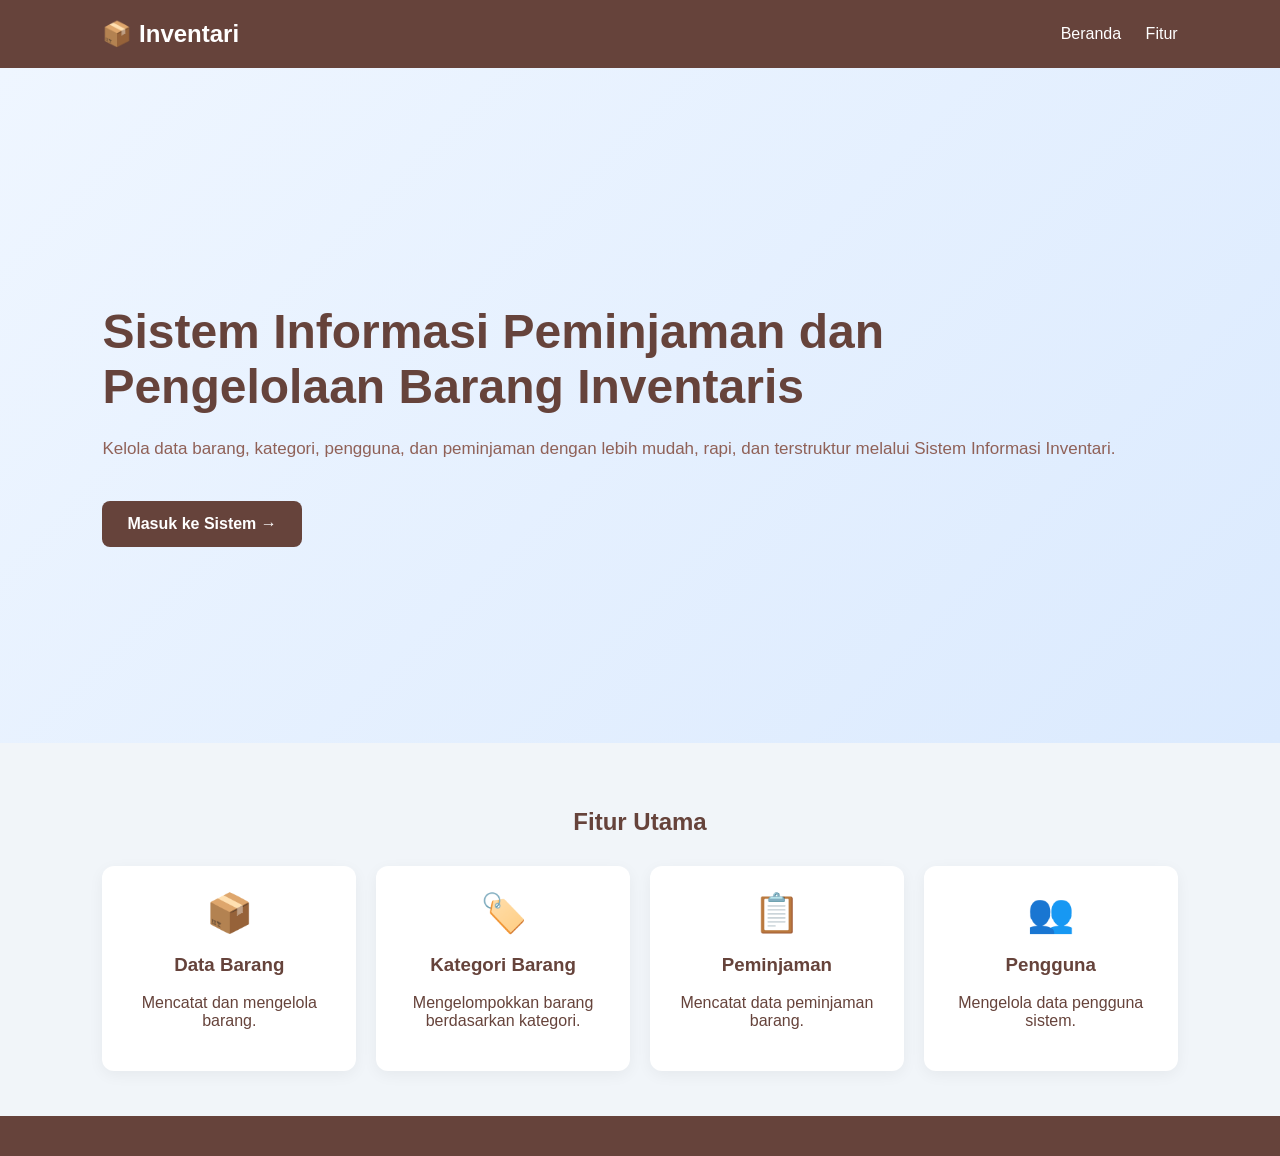
==== index.html @ cacb87f3 "Add files via upload" ====
<!DOCTYPE html>
<html lang="id">
<head>
    
<meta charset="UTF-8">
<meta name="viewport" content="width=device-width, initial-scale=1.0">
<title>Inventari</title>

<link rel="stylesheet" href="/css/styleassets.css">
<link rel="stylesheet" href="assets/css/theme.css">

    <style>
        * {
            box-sizing: border-box;
        }

        body {
            margin: 0;
            font-family: Arial, sans-serif;
            background: #f1f5f9;
            color: #66433b;
        }

        .navbar {
            background: #66433b;
            color: white;
            padding: 20px 8%;
            display: flex;
            justify-content: space-between;
            align-items: center;
            flex-wrap: wrap;
            gap: 15px;
        }

        .brand {
            font-size: 24px;
            font-weight: bold;
        }

        .navbar a {
            color: white;
            text-decoration: none;
            margin-left: 20px;
        }

        .hero {
            min-height: 75vh;
            padding: 70px 8%;
            display: flex;
            align-items: center;
            justify-content: space-between;
            gap: 40px;
            flex-wrap: wrap;
            background: linear-gradient(135deg, #eff6ff, #dbeafe);
        }

        .hero-text {
            flex: 1;
            min-width: 280px;
        }

        .hero h1 {
            font-size: clamp(32px, 5vw, 48px);
            margin-bottom: 20px;
            color: #66433b;
        }

        .hero p {
            font-size: 17px;
            line-height: 1.8;
            color: #8d5d52f8;
        }

        .hero-image {
            flex: 1;
            min-width: 260px;
            text-align: center;
        }

        .hero-image span {
            font-size: clamp(100px, 18vw, 180px);
        }

        .button {
            display: inline-block;
            margin-top: 20px;
            background: #66433b;
            color: white;
            padding: 14px 25px;
            border-radius: 8px;
            text-decoration: none;
            font-weight: bold;
        }

        .button:hover {
            background: #311d18;
        }

        .features {
            padding: 45px 8%;
            text-align: center;
        }

        .feature-list {
            display: grid;
            grid-template-columns: repeat(auto-fit, minmax(200px, 1fr));
            gap: 20px;
            margin-top: 30px;
        }

        .feature {
            background: white;
            padding: 25px;
            border-radius: 12px;
            box-shadow: 0 4px 15px #0000000d;
        }

        .feature span {
            font-size: 38px;
        }

        footer {
            background: #66433b;
            color: white;
            text-align: center;
            padding: 20px;
        }

        @media (max-width: 600px) {
            .navbar {
                padding: 18px 5%;
            }

            .navbar a {
                margin-left: 0;
                margin-right: 15px;
            }

            .hero {
                padding: 45px 6%;
            }
        } 
    </style>
</head>

<body>
    <header class="navbar">
        <div class="brand">📦 Inventari</div>
        <nav>
            <a href="#beranda">Beranda</a>
            <a href="#fitur">Fitur</a>
        </nav>
    </header>

    <main>
        <section class="hero" id="beranda">
            <div class="hero-text">
                <h1>Sistem Informasi Peminjaman dan Pengelolaan Barang Inventaris</h1>

                <p>
                    Kelola data barang, kategori, pengguna, dan peminjaman
                    dengan lebih mudah, rapi, dan terstruktur melalui
                    Sistem Informasi Inventari.
                </p>

                <a class="button" href="pages/login.html">
                    Masuk ke Sistem →
                </a>
            </div>

           
        </section>

        <section class="features" id="fitur">
            <h2>Fitur Utama</h2>
           
            <div class="feature-list">
                <div class="feature">
                    <span>📦</span>
                    <h3>Data Barang</h3>
                    <p>Mencatat dan mengelola barang.</p>
                </div>

                <div class="feature">
                    <span>🏷️</span>
                    <h3>Kategori Barang</h3>
                    <p>Mengelompokkan barang berdasarkan kategori.</p>
                </div>

                <div class="feature">
                    <span>📋</span>
                    <h3>Peminjaman</h3>
                    <p>Mencatat data peminjaman barang.</p>
                </div>

                <div class="feature">
                    <span>👥</span>
                    <h3>Pengguna</h3>
                    <p>Mengelola data pengguna sistem.</p>
                </div>
            </div>
        </section>
    </main>

    <footer>
        
    </footer>
</body>
</html>
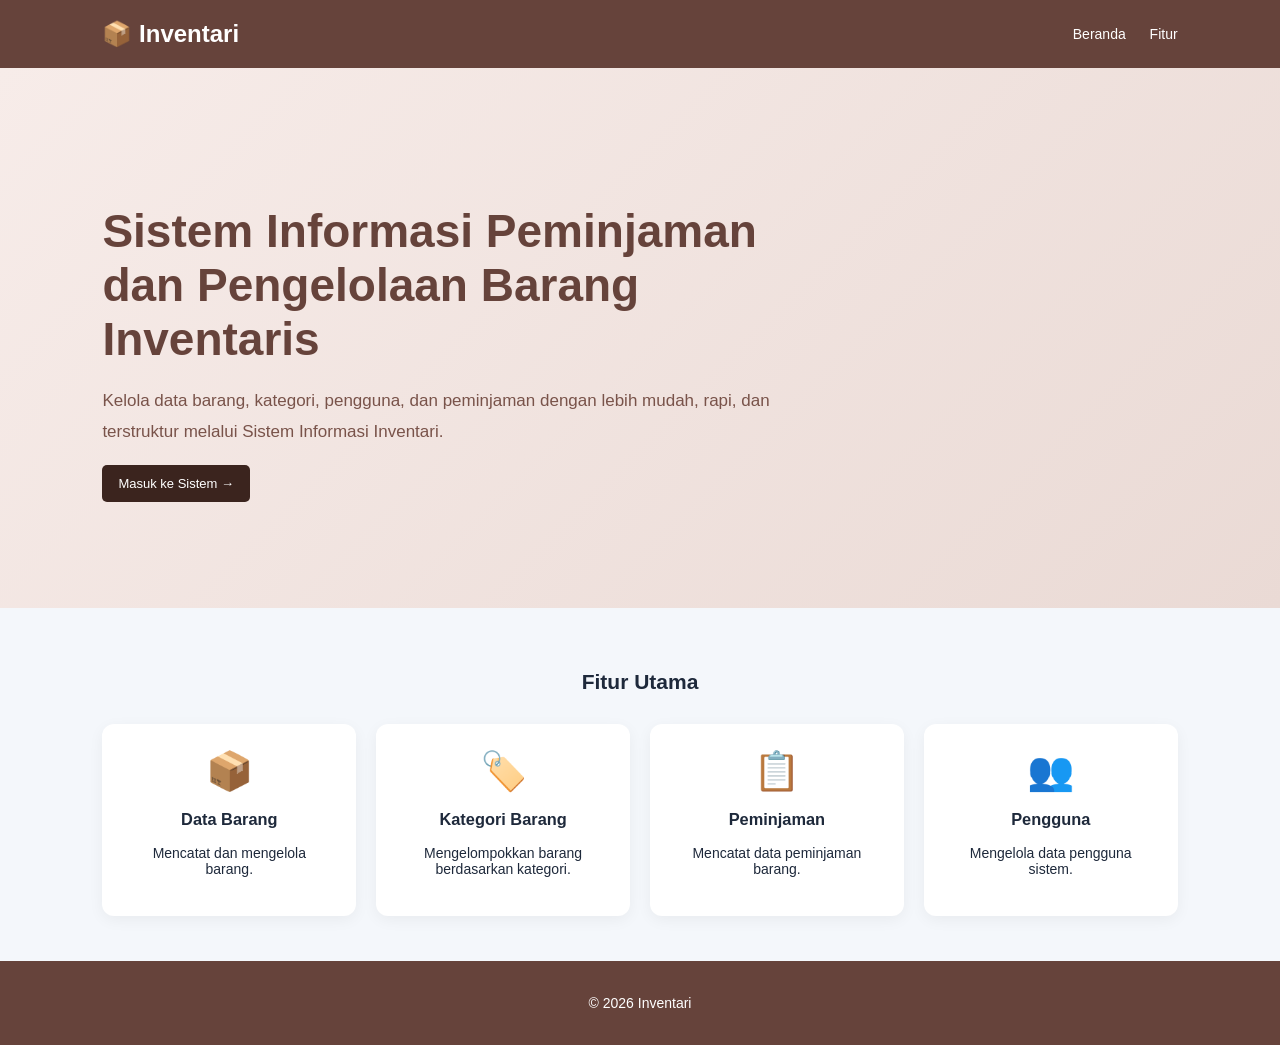
==== commit 32c6e452: "Add files via upload" ====
--- a/index.html
+++ b/index.html
@@ -1,149 +1,13 @@
 <!DOCTYPE html>
 <html lang="id">
 <head>
-    
-<meta charset="UTF-8">
-<meta name="viewport" content="width=device-width, initial-scale=1.0">
-<title>Inventari</title>
-
-<link rel="stylesheet" href="/css/styleassets.css">
-<link rel="stylesheet" href="assets/css/theme.css">
-
-    <style>
-        * {
-            box-sizing: border-box;
-        }
-
-        body {
-            margin: 0;
-            font-family: Arial, sans-serif;
-            background: #f1f5f9;
-            color: #66433b;
-        }
-
-        .navbar {
-            background: #66433b;
-            color: white;
-            padding: 20px 8%;
-            display: flex;
-            justify-content: space-between;
-            align-items: center;
-            flex-wrap: wrap;
-            gap: 15px;
-        }
-
-        .brand {
-            font-size: 24px;
-            font-weight: bold;
-        }
-
-        .navbar a {
-            color: white;
-            text-decoration: none;
-            margin-left: 20px;
-        }
-
-        .hero {
-            min-height: 75vh;
-            padding: 70px 8%;
-            display: flex;
-            align-items: center;
-            justify-content: space-between;
-            gap: 40px;
-            flex-wrap: wrap;
-            background: linear-gradient(135deg, #eff6ff, #dbeafe);
-        }
-
-        .hero-text {
-            flex: 1;
-            min-width: 280px;
-        }
-
-        .hero h1 {
-            font-size: clamp(32px, 5vw, 48px);
-            margin-bottom: 20px;
-            color: #66433b;
-        }
-
-        .hero p {
-            font-size: 17px;
-            line-height: 1.8;
-            color: #8d5d52f8;
-        }
-
-        .hero-image {
-            flex: 1;
-            min-width: 260px;
-            text-align: center;
-        }
-
-        .hero-image span {
-            font-size: clamp(100px, 18vw, 180px);
-        }
-
-        .button {
-            display: inline-block;
-            margin-top: 20px;
-            background: #66433b;
-            color: white;
-            padding: 14px 25px;
-            border-radius: 8px;
-            text-decoration: none;
-            font-weight: bold;
-        }
-
-        .button:hover {
-            background: #311d18;
-        }
-
-        .features {
-            padding: 45px 8%;
-            text-align: center;
-        }
-
-        .feature-list {
-            display: grid;
-            grid-template-columns: repeat(auto-fit, minmax(200px, 1fr));
-            gap: 20px;
-            margin-top: 30px;
-        }
-
-        .feature {
-            background: white;
-            padding: 25px;
-            border-radius: 12px;
-            box-shadow: 0 4px 15px #0000000d;
-        }
-
-        .feature span {
-            font-size: 38px;
-        }
-
-        footer {
-            background: #66433b;
-            color: white;
-            text-align: center;
-            padding: 20px;
-        }
-
-        @media (max-width: 600px) {
-            .navbar {
-                padding: 18px 5%;
-            }
-
-            .navbar a {
-                margin-left: 0;
-                margin-right: 15px;
-            }
-
-            .hero {
-                padding: 45px 6%;
-            }
-        } 
-    </style>
+    <meta charset="UTF-8">
+    <meta name="viewport" content="width=device-width, initial-scale=1.0">
+    <title>Inventari - Sistem Informasi Inventaris</title>
+    <link rel="stylesheet" href="assets/css/style.css">
 </head>
 
-<body>
+<body class="landing">
     <header class="navbar">
         <div class="brand">📦 Inventari</div>
         <nav>
@@ -163,17 +27,13 @@
                     Sistem Informasi Inventari.
                 </p>
 
-                <a class="button" href="pages/login.html">
-                    Masuk ke Sistem →
-                </a>
+                <a class="button" href="pages/login.html">Masuk ke Sistem →</a>
             </div>
-
-           
         </section>
 
         <section class="features" id="fitur">
             <h2>Fitur Utama</h2>
-           
+
             <div class="feature-list">
                 <div class="feature">
                     <span>📦</span>
@@ -203,7 +63,7 @@
     </main>
 
     <footer>
-        
+        <p>&copy; 2026 Inventari</p>
     </footer>
 </body>
 </html>
--- a/assets/css/style.css
+++ b/assets/css/style.css
@@ -0,0 +1,591 @@
+
+* {
+    box-sizing: border-box;
+}
+
+:root {
+    --primary: #3b241e;
+    --sidebar: #66433b;
+    --sidebar-hover: #79534a;
+    --background: #f4f7fb;
+    --text: #1e293b;
+    --muted: #79534a;
+    --border: #dce4ee;
+    --white: #ffffff;
+}
+
+body {
+    font-family: Arial, Helvetica, sans-serif;
+    background: var(--background);
+    color: var(--text);
+    font-size: 14px;
+    margin: 0;
+}
+
+a {
+    text-decoration: none;
+    color: inherit;
+}
+
+
+
+.layout {
+    display: flex;
+    min-height: 100vh;
+}
+
+.sidebar {
+    width: 245px;
+    min-width: 245px;
+    background: var(--sidebar);
+    color: var(--white);
+    padding: 24px 14px;
+    display: flex;
+    flex-direction: column;
+}
+
+.sidebar h2 {
+    font-size: 21px;
+    margin: 0 0 35px 8px;
+    white-space: nowrap;
+}
+
+.sidebar nav {
+    display: flex;
+    flex-direction: column;
+    gap: 8px;
+}
+
+.sidebar nav a {
+    display: block;
+    padding: 13px 12px;
+    border-radius: 6px;
+    color: #d6deea;
+    font-size: 14px;
+    transition: 0.2s;
+}
+
+.sidebar nav a:hover {
+    background: var(--sidebar-hover);
+    color: white;
+}
+
+.sidebar nav a.active {
+    background: var(--primary);
+    color: white;
+}
+
+.sidebar nav .logout {
+    margin-top: 35px;
+}
+
+.main-content {
+    flex: 1;
+    min-width: 0;
+}
+
+.topbar {
+    height: 65px;
+    background: white;
+    border-bottom: 1px solid var(--border);
+    display: flex;
+    justify-content: space-between;
+    align-items: center;
+    padding: 0 28px;
+}
+
+#menuToggle {
+    border: none;
+    background: transparent;
+    font-size: 24px;
+    cursor: pointer;
+    color: var(--text);
+}
+
+.topbar span {
+    font-weight: bold;
+}
+
+.content {
+    padding: 28px;
+}
+
+.welcome {
+    margin-bottom: 25px;
+}
+
+.welcome h1 {
+    font-size: 25px;
+    margin-bottom: 10px;
+}
+
+.welcome p {
+    color: var(--muted);
+    margin-bottom: 8px;
+    line-height: 1.6;
+}
+
+#tanggalWaktu {
+    text-align: right;
+    font-size: 12px;
+}
+
+
+.stats {
+    display: grid;
+    grid-template-columns: repeat(4, minmax(0, 1fr));
+    gap: 18px;
+    margin-bottom: 25px;
+}
+
+.stat-card {
+    background: white;
+    border: 1px solid var(--border);
+    border-radius: 9px;
+    padding: 23px 16px;
+    box-shadow: 0 2px 6px rgba(15, 23, 42, 0.04);
+}
+
+.stat-card h3 {
+    font-size: 14px;
+    font-weight: normal;
+    margin-bottom: 15px;
+    color: #475569;
+}
+
+.stat-card p {
+    font-size: 30px;
+    font-weight: bold;
+}
+
+.stat-card.blue {
+    border-top: 4px solid #3984f6;
+}
+
+.stat-card.blue p {
+    color: #2878e8;
+}
+
+.stat-card.green {
+    border-top: 4px solid #36b56a;
+}
+
+.stat-card.green p {
+    color: #279b55;
+}
+
+.stat-card.orange {
+    border-top: 4px solid #f59e0b;
+}
+
+.stat-card.orange p {
+    color: #e88908;
+}
+
+.stat-card.purple {
+    border-top: 4px solid #8b5cf6;
+}
+
+.stat-card.purple p {
+    color: #7444df;
+}
+
+.panel {
+    background: white;
+    border: 1px solid var(--border);
+    border-radius: 9px;
+    padding: 24px;
+    box-shadow: 0 2px 6px rgba(15, 23, 42, 0.04);
+}
+
+.panel h2 {
+    font-size: 18px;
+    margin-bottom: 15px;
+}
+
+.panel p {
+    color: var(--muted);
+    line-height: 1.7;
+    margin-bottom: 20px;
+}
+
+.button {
+    display: inline-block;
+    background: var(--primary);
+    color: white;
+    border: none;
+    padding: 11px 16px;
+    margin: 0 8px 8px 0;
+    border-radius: 5px;
+    cursor: pointer;
+    font-size: 13px;
+}
+
+.button:hover {
+    background: #66433b;
+}
+
+.table-container {
+    width: 100%;
+    overflow-x: auto;
+    background: white;
+    border: 1px solid var(--border);
+    border-radius: 8px;
+}
+
+table {
+    width: 100%;
+    border-collapse: collapse;
+    background: white;
+}
+
+th,
+td {
+    padding: 13px 14px;
+    border-bottom: 1px solid #e5eaf1;
+    text-align: left;
+    white-space: nowrap;
+}
+
+th {
+    background: #edf3fa;
+    font-size: 12px;
+}
+
+td {
+    font-size: 13px;
+}
+
+tr:hover td {
+    background: #f8fbff;
+}
+
+/* FORM */
+
+.form-container {
+    background: white;
+    padding: 25px;
+    border: 1px solid var(--border);
+    border-radius: 8px;
+    max-width: 900px;
+}
+
+.form-group {
+    margin-bottom: 19px;
+}
+
+.form-group label {
+    display: block;
+    font-weight: bold;
+    margin-bottom: 8px;
+}
+
+.form-group input,
+.form-group select,
+.form-group textarea {
+    width: 100%;
+    padding: 12px;
+    border: 1px solid #cbd5e1;
+    border-radius: 5px;
+    background: white;
+    font-family: inherit;
+    font-size: 14px;
+}
+
+.form-group input:focus,
+.form-group select:focus,
+.form-group textarea:focus {
+    outline: 2px solid #bfdbfe;
+    border-color: var(--primary);
+}
+
+.form-group textarea {
+    min-height: 100px;
+    resize: vertical;
+}
+
+.login-page {
+    min-height: 100vh;
+    display: flex;
+    justify-content: center;
+    align-items: center;
+    padding: 24px;
+    background: linear-gradient(135deg, #e7f0ff, #f8fafc);
+}
+
+.login-card {
+    width: 100%;
+    max-width: 420px;
+    padding: 38px;
+    background: white;
+    border: 1px solid var(--border);
+    border-radius: 12px;
+    box-shadow: 0 10px 35px rgba(30, 64, 175, 0.09);
+}
+
+.login-card h1 {
+    text-align: center;
+    font-size: 25px;
+    margin-bottom: 12px;
+}
+
+.login-card .subtitle {
+    text-align: center;
+    color: var(--muted);
+    margin-bottom: 28px;
+}
+
+.login-card .button {
+    width: 100%;
+    margin-top: 8px;
+}
+
+.layout.sidebar-hidden .sidebar {
+    display: none;
+}
+
+@media (max-width: 1000px) {
+    .stats {
+        grid-template-columns: repeat(2, minmax(0, 1fr));
+    }
+
+    .content {
+        padding: 20px;
+    }
+}
+
+@media (max-width: 600px) {
+    .sidebar {
+        width: 190px;
+        min-width: 190px;
+        padding: 18px 9px;
+    }
+
+    .sidebar h2 {
+        font-size: 17px;
+        margin-left: 5px;
+    }
+
+    .sidebar nav a {
+        padding: 12px 8px;
+        font-size: 12px;
+    }
+
+    .topbar {
+        padding: 0 15px;
+    }
+
+    .content {
+        padding: 15px;
+    }
+
+    .welcome h1 {
+        font-size: 21px;
+    }
+
+    .stats {
+        grid-template-columns: 1fr;
+        gap: 12px;
+    }
+
+    .stat-card {
+        padding: 18px;
+    }
+
+    .form-container {
+        padding: 17px;
+    }
+
+    .login-card {
+        padding: 25px;
+    }
+}
+
+/* TAMBAHAN: halaman daftar, status, login, dan tombol */
+
+.page-actions {
+    display: flex;
+    justify-content: space-between;
+    align-items: center;
+    gap: 12px;
+    flex-wrap: wrap;
+    margin-bottom: 15px;
+}
+
+.page-actions h2 {
+    margin: 0;
+}
+
+.status {
+    display: inline-block;
+    padding: 4px 10px;
+    border-radius: 20px;
+    font-size: 12px;
+    font-weight: bold;
+}
+
+.status.tersedia {
+    background: #dcfce7;
+    color: #166534;
+}
+
+.status.dipinjam {
+    background: #fef3c7;
+    color: #92400e;
+}
+
+.note,
+.pesan {
+    margin-top: 12px;
+    color: var(--muted);
+    font-size: 13px;
+}
+
+.button.hapus {
+    background: #dc3545;
+}
+
+.button.hapus:hover {
+    background: #b02a37;
+}
+
+.aksi {
+    white-space: nowrap;
+}
+
+.panel {
+    margin-bottom: 22px;
+}
+
+.form-container .button,
+.panel form .button {
+    margin-top: 6px;
+}
+
+.login-card .logo {
+    text-align: center;
+    font-size: 38px;
+    color: var(--sidebar);
+    margin-bottom: 6px;
+}
+
+.login-card .message {
+    margin-top: 16px;
+    text-align: center;
+    font-size: 14px;
+    color: #c0392b;
+}
+
+.login-card .back-link {
+    display: block;
+    text-align: center;
+    margin-top: 22px;
+    color: var(--sidebar);
+}
+
+/* TAMBAHAN: halaman depan (index.html) */
+
+.landing .navbar {
+    background: var(--sidebar);
+    color: white;
+    padding: 20px 8%;
+    display: flex;
+    justify-content: space-between;
+    align-items: center;
+    flex-wrap: wrap;
+    gap: 15px;
+}
+
+.landing .brand {
+    font-size: 24px;
+    font-weight: bold;
+}
+
+.landing .navbar a {
+    color: white;
+    margin-left: 20px;
+}
+
+.landing .hero {
+    min-height: 60vh;
+    padding: 70px 8%;
+    display: flex;
+    align-items: center;
+    background: linear-gradient(135deg, #f7ece9, #eadad5);
+}
+
+.landing .hero-text {
+    max-width: 720px;
+}
+
+.landing .hero h1 {
+    font-size: clamp(30px, 5vw, 46px);
+    margin-bottom: 20px;
+    color: var(--sidebar);
+}
+
+.landing .hero p {
+    font-size: 17px;
+    line-height: 1.8;
+    color: var(--muted);
+}
+
+.landing .features {
+    padding: 45px 8%;
+    text-align: center;
+}
+
+.landing .feature-list {
+    display: grid;
+    grid-template-columns: repeat(auto-fit, minmax(200px, 1fr));
+    gap: 20px;
+    margin-top: 30px;
+}
+
+.landing .feature {
+    background: white;
+    padding: 25px;
+    border-radius: 12px;
+    box-shadow: 0 4px 15px #0000000d;
+}
+
+.landing .feature span {
+    font-size: 38px;
+}
+
+.landing footer {
+    background: var(--sidebar);
+    color: white;
+    text-align: center;
+    padding: 20px;
+}
+
+@media (max-width: 600px) {
+    .landing .navbar {
+        padding: 18px 5%;
+    }
+
+    .landing .navbar a {
+        margin-left: 0;
+        margin-right: 15px;
+    }
+
+    .landing .hero {
+        padding: 45px 6%;
+    }
+
+    .form-barang {
+        grid-template-columns: 1fr;
+    }
+}
+
+.form-barang {
+    display: grid;
+    grid-template-columns: repeat(2, minmax(0, 1fr));
+    gap: 0 16px;
+}
+
+.form-barang .form-group.penuh,
+.form-barang .aksi-form {
+    grid-column: 1 / -1;
+}
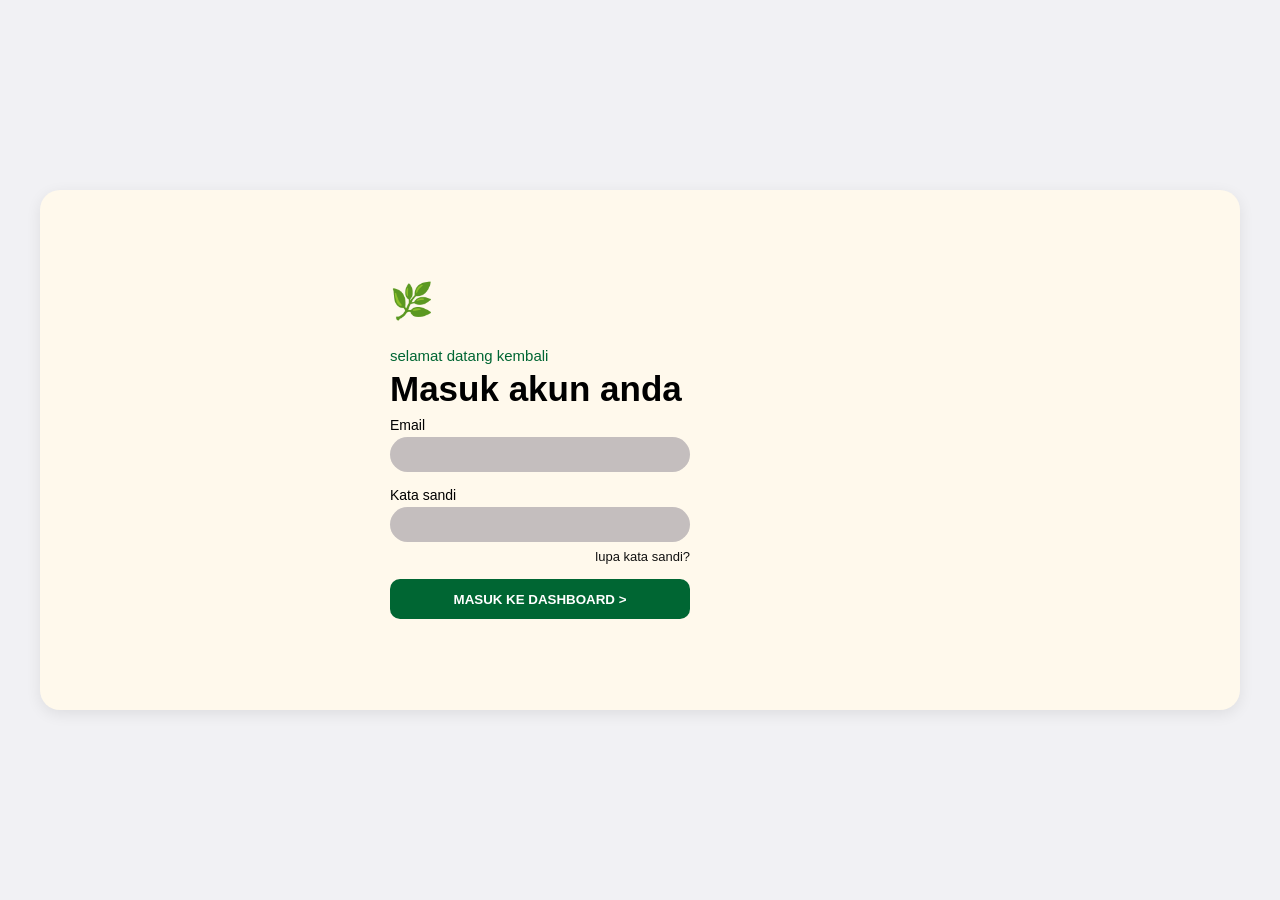
==== commit 6efcfcbf: "Add files via upload" ====
--- a/index.html
+++ b/index.html
@@ -3,67 +3,10 @@
 <head>
     <meta charset="UTF-8">
     <meta name="viewport" content="width=device-width, initial-scale=1.0">
-    <title>Inventari - Sistem Informasi Inventaris</title>
-    <link rel="stylesheet" href="assets/css/style.css">
+    <meta http-equiv="refresh" content="0; url=pages/login.html">
+    <title>Peminjaman Inventaris</title>
 </head>
-
-<body class="landing">
-    <header class="navbar">
-        <div class="brand">📦 Inventari</div>
-        <nav>
-            <a href="#beranda">Beranda</a>
-            <a href="#fitur">Fitur</a>
-        </nav>
-    </header>
-
-    <main>
-        <section class="hero" id="beranda">
-            <div class="hero-text">
-                <h1>Sistem Informasi Peminjaman dan Pengelolaan Barang Inventaris</h1>
-
-                <p>
-                    Kelola data barang, kategori, pengguna, dan peminjaman
-                    dengan lebih mudah, rapi, dan terstruktur melalui
-                    Sistem Informasi Inventari.
-                </p>
-
-                <a class="button" href="pages/login.html">Masuk ke Sistem →</a>
-            </div>
-        </section>
-
-        <section class="features" id="fitur">
-            <h2>Fitur Utama</h2>
-
-            <div class="feature-list">
-                <div class="feature">
-                    <span>📦</span>
-                    <h3>Data Barang</h3>
-                    <p>Mencatat dan mengelola barang.</p>
-                </div>
-
-                <div class="feature">
-                    <span>🏷️</span>
-                    <h3>Kategori Barang</h3>
-                    <p>Mengelompokkan barang berdasarkan kategori.</p>
-                </div>
-
-                <div class="feature">
-                    <span>📋</span>
-                    <h3>Peminjaman</h3>
-                    <p>Mencatat data peminjaman barang.</p>
-                </div>
-
-                <div class="feature">
-                    <span>👥</span>
-                    <h3>Pengguna</h3>
-                    <p>Mengelola data pengguna sistem.</p>
-                </div>
-            </div>
-        </section>
-    </main>
-
-    <footer>
-        <p>&copy; 2026 Inventari</p>
-    </footer>
+<body>
+    <p>Mengalihkan ke <a href="pages/login.html">halaman login</a>...</p>
 </body>
 </html>
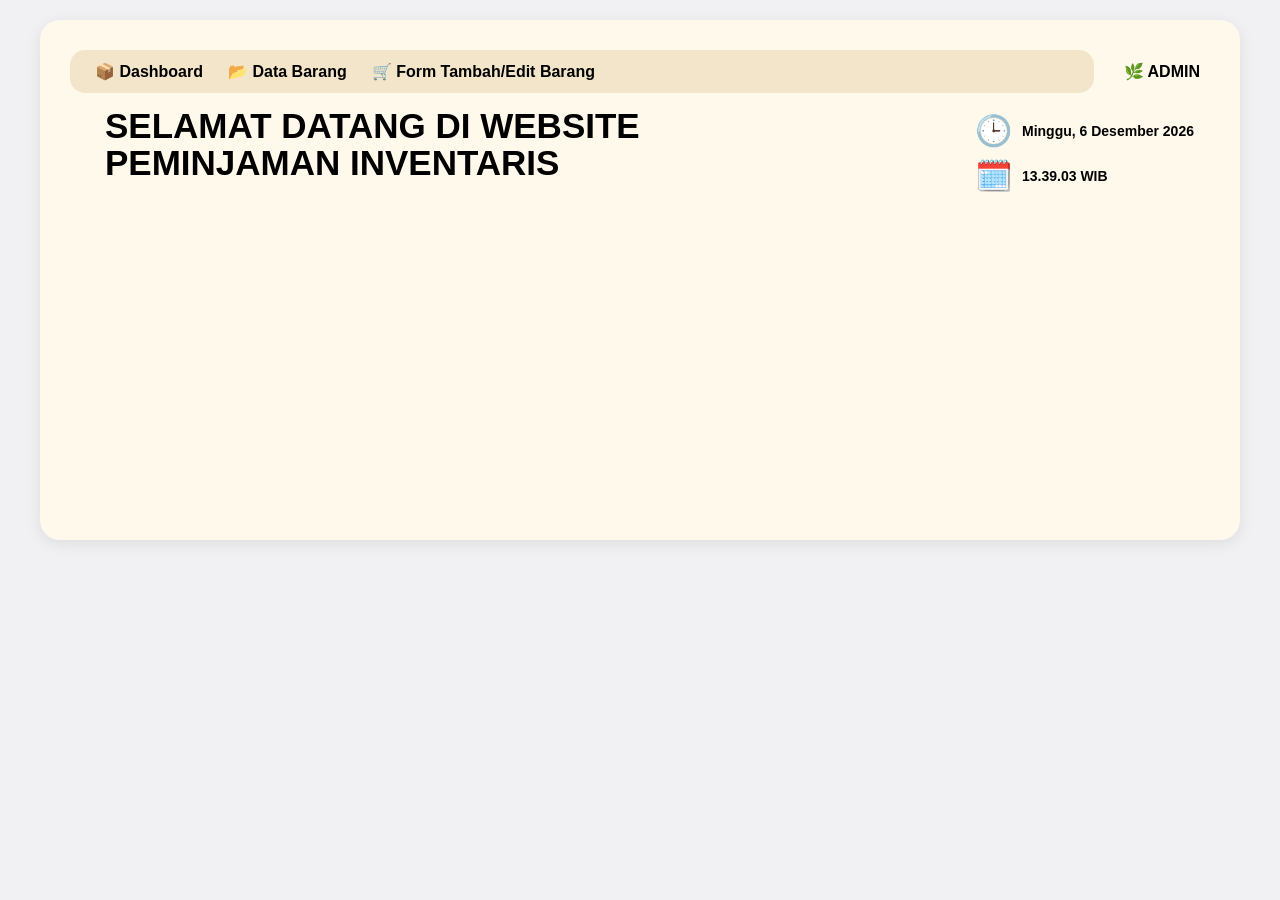
==== commit 04ba3133: "Add files via upload" ====
--- a/index.html
+++ b/index.html
@@ -1,12 +1,208 @@
-<!DOCTYPE html>
-<html lang="id">
-<head>
-    <meta charset="UTF-8">
-    <meta name="viewport" content="width=device-width, initial-scale=1.0">
-    <meta http-equiv="refresh" content="0; url=pages/login.html">
-    <title>Peminjaman Inventaris</title>
-</head>
-<body>
-    <p>Mengalihkan ke <a href="pages/login.html">halaman login</a>...</p>
-</body>
-</html>
+
+<!DOCTYPE html>
+<html lang="id">
+<head>
+    <meta charset="UTF-8">
+    <meta name="viewport" content="width=device-width, initial-scale=1.0">
+    <title>Dashboard Peminjaman Inventaris</title>
+
+    <style>
+        * {
+            margin: 0;
+            padding: 0;
+            box-sizing: border-box;
+        }
+
+        body {
+            font-family: Arial, sans-serif;
+            background: #f1f1f4;
+            padding: 20px;
+        }
+
+        .container {
+            max-width: 1200px;
+            min-height: 520px;
+            margin: auto;
+            background: #fff9ec;
+            padding: 30px;
+            border-radius: 20px;
+            box-shadow: 0 4px 15px #00000015;
+        }
+
+        /* Navbar */
+        .navbar {
+            display: flex;
+            justify-content: space-between;
+            align-items: center;
+            gap: 20px;
+            margin-bottom: 15px;
+        }
+
+        .menu {
+            display: flex;
+            align-items: center;
+            gap: 25px;
+            background: #f2e5c9;
+            padding: 12px 25px;
+            border-radius: 15px;
+            flex: 1;
+        }
+
+        .menu a {
+            text-decoration: none;
+            color: black;
+            font-weight: bold;
+            white-space: nowrap;
+        }
+
+        .admin {
+            font-weight: bold;
+            padding: 10px;
+            white-space: nowrap;
+        }
+
+        /* Header */
+        .header {
+            display: flex;
+            justify-content: space-between;
+            align-items: flex-start;
+            gap: 20px;
+            padding: 0 5px 0 35px;
+        }
+
+        .header h1 {
+            font-size: 35px;
+            font-weight: 900;
+            line-height: 1.05;
+            max-width: 650px;
+        }
+
+        /* Tanggal dan waktu */
+        .datetime {
+            min-width: 230px;
+            padding-top: 5px;
+        }
+
+        .date, .time {
+            display: flex;
+            align-items: center;
+            gap: 10px;
+            font-size: 14px;
+            font-weight: bold;
+            margin-bottom: 10px;
+        }
+
+        .date-icon, .time-icon {
+            font-size: 30px;
+        }
+
+        /* Responsive */
+        @media (max-width: 800px) {
+            .header {
+                flex-direction: column;
+                padding: 0;
+            }
+
+            .header h1 {
+                font-size: 28px;
+            }
+
+            .datetime {
+                margin-top: 10px;
+            }
+
+            .navbar {
+                flex-direction: column;
+                align-items: stretch;
+            }
+
+            .menu {
+                flex-wrap: wrap;
+                gap: 12px;
+            }
+        }
+
+        @media (max-width: 500px) {
+            body {
+                padding: 8px;
+            }
+
+            .container {
+                padding: 15px;
+            }
+
+            .header h1 {
+                font-size: 24px;
+            }
+        }
+    </style>
+</head>
+
+<body>
+
+<div class="container">
+
+    <!-- Navbar -->
+    <nav class="navbar">
+        <div class="menu">
+            <a href="index.html">📦 Dashboard</a>
+            <a href="data_barang.html">📂 Data Barang</a>
+            <a href="form_barang.html">🛒 Form Tambah/Edit Barang</a>
+        </div>
+
+        <div class="admin">🌿 ADMIN</div>
+    </nav>
+
+    <!-- Judul dan tanggal waktu -->
+    <div class="header">
+
+        <h1>
+            SELAMAT DATANG DI WEBSITE
+            PEMINJAMAN INVENTARIS
+        </h1>
+
+        <div class="datetime">
+            <div class="date">
+                <span class="date-icon">🕒</span>
+                <span id="tanggal">Memuat tanggal...</span>
+            </div>
+
+            <div class="time">
+                <span class="time-icon">🗓️</span>
+                <span id="waktu">00:00:00 WIB</span>
+            </div>
+        </div>
+
+    </div>
+
+</div>
+
+<script>
+    function tampilkanTanggalWaktu() {
+        const sekarang = new Date();
+
+        const tanggal = sekarang.toLocaleDateString("id-ID", {
+            weekday: "long",
+            day: "numeric",
+            month: "long",
+            year: "numeric"
+        });
+
+        const waktu = sekarang.toLocaleTimeString("id-ID", {
+            hour: "2-digit",
+            minute: "2-digit",
+            second: "2-digit",
+            hour12: false,
+            timeZone: "Asia/Jakarta"
+        });
+
+        document.getElementById("tanggal").textContent = tanggal;
+        document.getElementById("waktu").textContent = waktu + " WIB";
+    }
+
+    tampilkanTanggalWaktu();
+    setInterval(tampilkanTanggalWaktu, 1000);
+</script>
+
+</body>
+</html>
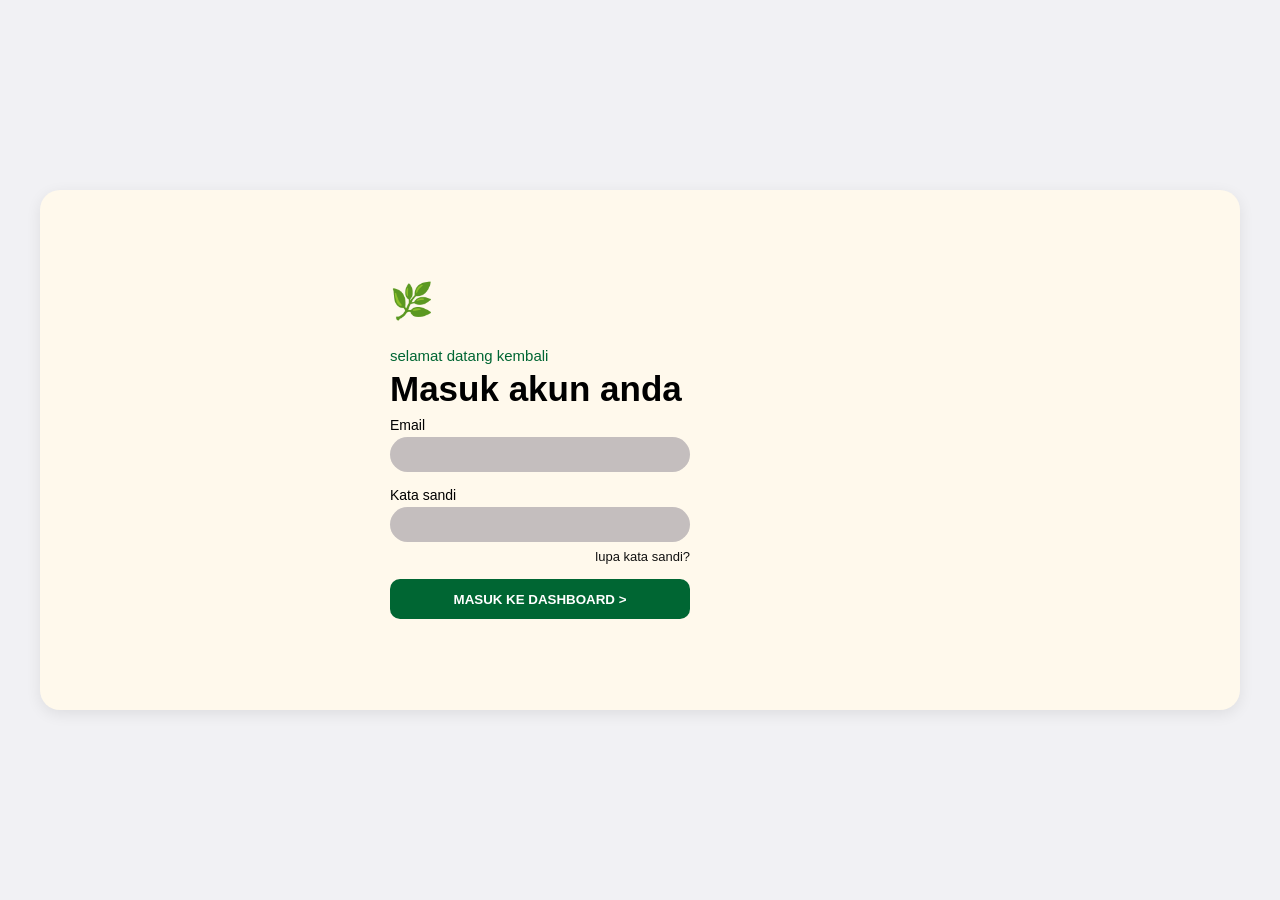
==== commit fea1c37f: "Add files via upload" ====
--- a/index.html
+++ b/index.html
@@ -4,7 +4,7 @@
 <head>
     <meta charset="UTF-8">
     <meta name="viewport" content="width=device-width, initial-scale=1.0">
-    <title>Dashboard Peminjaman Inventaris</title>
+    <title>Login - Peminjaman Inventaris</title>
 
     <style>
         * {
@@ -16,123 +16,127 @@
         body {
             font-family: Arial, sans-serif;
             background: #f1f1f4;
+            min-height: 100vh;
+            display: flex;
+            justify-content: center;
+            align-items: center;
             padding: 20px;
         }
 
+        /* Ukuran sama dengan dashboard */
         .container {
+            width: 100%;
             max-width: 1200px;
             min-height: 520px;
-            margin: auto;
             background: #fff9ec;
             padding: 30px;
             border-radius: 20px;
             box-shadow: 0 4px 15px #00000015;
-        }
-
-        /* Navbar */
-        .navbar {
+
             display: flex;
-            justify-content: space-between;
+            justify-content: center;
             align-items: center;
-            gap: 20px;
-            margin-bottom: 15px;
-        }
-
-        .menu {
-            display: flex;
-            align-items: center;
-            gap: 25px;
-            background: #f2e5c9;
-            padding: 12px 25px;
-            border-radius: 15px;
-            flex: 1;
-        }
-
-        .menu a {
-            text-decoration: none;
-            color: black;
-            font-weight: bold;
-            white-space: nowrap;
-        }
-
-        .admin {
-            font-weight: bold;
-            padding: 10px;
-            white-space: nowrap;
-        }
-
-        /* Header */
-        .header {
-            display: flex;
-            justify-content: space-between;
-            align-items: flex-start;
-            gap: 20px;
-            padding: 0 5px 0 35px;
-        }
-
-        .header h1 {
+        }
+
+        /* Form login */
+        .login-box {
+            width: 100%;
+            max-width: 500px;
+        }
+
+        .logo {
+            font-size: 35px;
+            color: #006633;
+            margin-bottom: 25px;
+        }
+
+        .welcome {
+            color: #006633;
+            font-size: 15px;
+            margin-bottom: 5px;
+        }
+
+        h1 {
             font-size: 35px;
             font-weight: 900;
-            line-height: 1.05;
-            max-width: 650px;
-        }
-
-        /* Tanggal dan waktu */
-        .datetime {
-            min-width: 230px;
-            padding-top: 5px;
-        }
-
-        .date, .time {
-            display: flex;
-            align-items: center;
-            gap: 10px;
+            margin-bottom: 8px;
+        }
+
+        .form-group {
+            margin-bottom: 15px;
+        }
+
+        label {
+            display: block;
             font-size: 14px;
+            margin-bottom: 4px;
+        }
+
+        input {
+            width: 100%;
+            max-width: 300px;
+            height: 35px;
+            border: none;
+            border-radius: 20px;
+            background: #c4bebe;
+            padding: 0 15px;
+            outline: none;
+        }
+
+        input:focus {
+            background: #e0dada;
+            border: 1px solid #006633;
+        }
+
+        .forgot {
+            display: block;
+            max-width: 300px;
+            text-align: right;
+            font-size: 13px;
+            color: #111;
+            text-decoration: none;
+            margin-top: -8px;
+            margin-bottom: 15px;
+        }
+
+        .forgot:hover {
+            color: #006633;
+            text-decoration: underline;
+        }
+
+        button {
+            width: 100%;
+            max-width: 300px;
+            height: 40px;
+            background: #006633;
+            color: white;
+            border: none;
+            border-radius: 10px;
             font-weight: bold;
-            margin-bottom: 10px;
-        }
-
-        .date-icon, .time-icon {
-            font-size: 30px;
-        }
-
-        /* Responsive */
-        @media (max-width: 800px) {
-            .header {
-                flex-direction: column;
-                padding: 0;
-            }
-
-            .header h1 {
+            cursor: pointer;
+        }
+
+        button:hover {
+            background: #004d26;
+        }
+
+        @media (max-width: 600px) {
+            .container {
+                padding: 30px 20px;
+            }
+
+            h1 {
                 font-size: 28px;
             }
 
-            .datetime {
-                margin-top: 10px;
-            }
-
-            .navbar {
-                flex-direction: column;
-                align-items: stretch;
-            }
-
-            .menu {
-                flex-wrap: wrap;
-                gap: 12px;
-            }
-        }
-
-        @media (max-width: 500px) {
-            body {
-                padding: 8px;
-            }
-
-            .container {
-                padding: 15px;
-            }
-
-            .header h1 {
-                font-size: 24px;
+            .login-box {
+                max-width: 100%;
+            }
+
+            input,
+            button,
+            .forgot {
+                max-width: 100%;
             }
         }
     </style>
@@ -140,69 +144,63 @@
 
 <body>
 
-<div class="container">
-
-    <!-- Navbar -->
-    <nav class="navbar">
-        <div class="menu">
-            <a href="index.html">📦 Dashboard</a>
-            <a href="data_barang.html">📂 Data Barang</a>
-            <a href="form_barang.html">🛒 Form Tambah/Edit Barang</a>
+    <div class="container">
+
+        <div class="login-box">
+
+            <div class="logo">🌿</div>
+
+            <p class="welcome">selamat datang kembali</p>
+
+            <h1>Masuk akun anda</h1>
+
+            <form onsubmit="login(event)">
+
+                <div class="form-group">
+                    <label for="email">Email</label>
+                    <input type="email" id="email" required>
+                </div>
+
+                <div class="form-group">
+                    <label for="password">Kata sandi</label>
+                    <input type="password" id="password" required>
+                </div>
+
+                <a href="#" class="forgot" onclick="lupaPassword()">
+                    lupa kata sandi?
+                </a>
+
+                <button type="submit">
+                    MASUK KE DASHBOARD &gt;
+                </button>
+
+            </form>
+
         </div>
 
-        <div class="admin">🌿 ADMIN</div>
-    </nav>
-
-    <!-- Judul dan tanggal waktu -->
-    <div class="header">
-
-        <h1>
-            SELAMAT DATANG DI WEBSITE
-            PEMINJAMAN INVENTARIS
-        </h1>
-
-        <div class="datetime">
-            <div class="date">
-                <span class="date-icon">🕒</span>
-                <span id="tanggal">Memuat tanggal...</span>
-            </div>
-
-            <div class="time">
-                <span class="time-icon">🗓️</span>
-                <span id="waktu">00:00:00 WIB</span>
-            </div>
-        </div>
-
     </div>
 
-</div>
-
-<script>
-    function tampilkanTanggalWaktu() {
-        const sekarang = new Date();
-
-        const tanggal = sekarang.toLocaleDateString("id-ID", {
-            weekday: "long",
-            day: "numeric",
-            month: "long",
-            year: "numeric"
-        });
-
-        const waktu = sekarang.toLocaleTimeString("id-ID", {
-            hour: "2-digit",
-            minute: "2-digit",
-            second: "2-digit",
-            hour12: false,
-            timeZone: "Asia/Jakarta"
-        });
-
-        document.getElementById("tanggal").textContent = tanggal;
-        document.getElementById("waktu").textContent = waktu + " WIB";
-    }
-
-    tampilkanTanggalWaktu();
-    setInterval(tampilkanTanggalWaktu, 1000);
-</script>
+    <script>
+        function login(event) {
+            event.preventDefault();
+
+            const email = document.getElementById("email").value;
+            const password = document.getElementById("password").value;
+
+            if (email === "admin@gmail.com" &&
+                password === "admin123") {
+
+                window.location.href = "dashboard.html";
+
+            } else {
+                alert("Email atau kata sandi salah!");
+            }
+        }
+
+        function lupaPassword() {
+            alert("Silakan hubungi administrator untuk reset kata sandi.");
+        }
+    </script>
 
 </body>
 </html>
